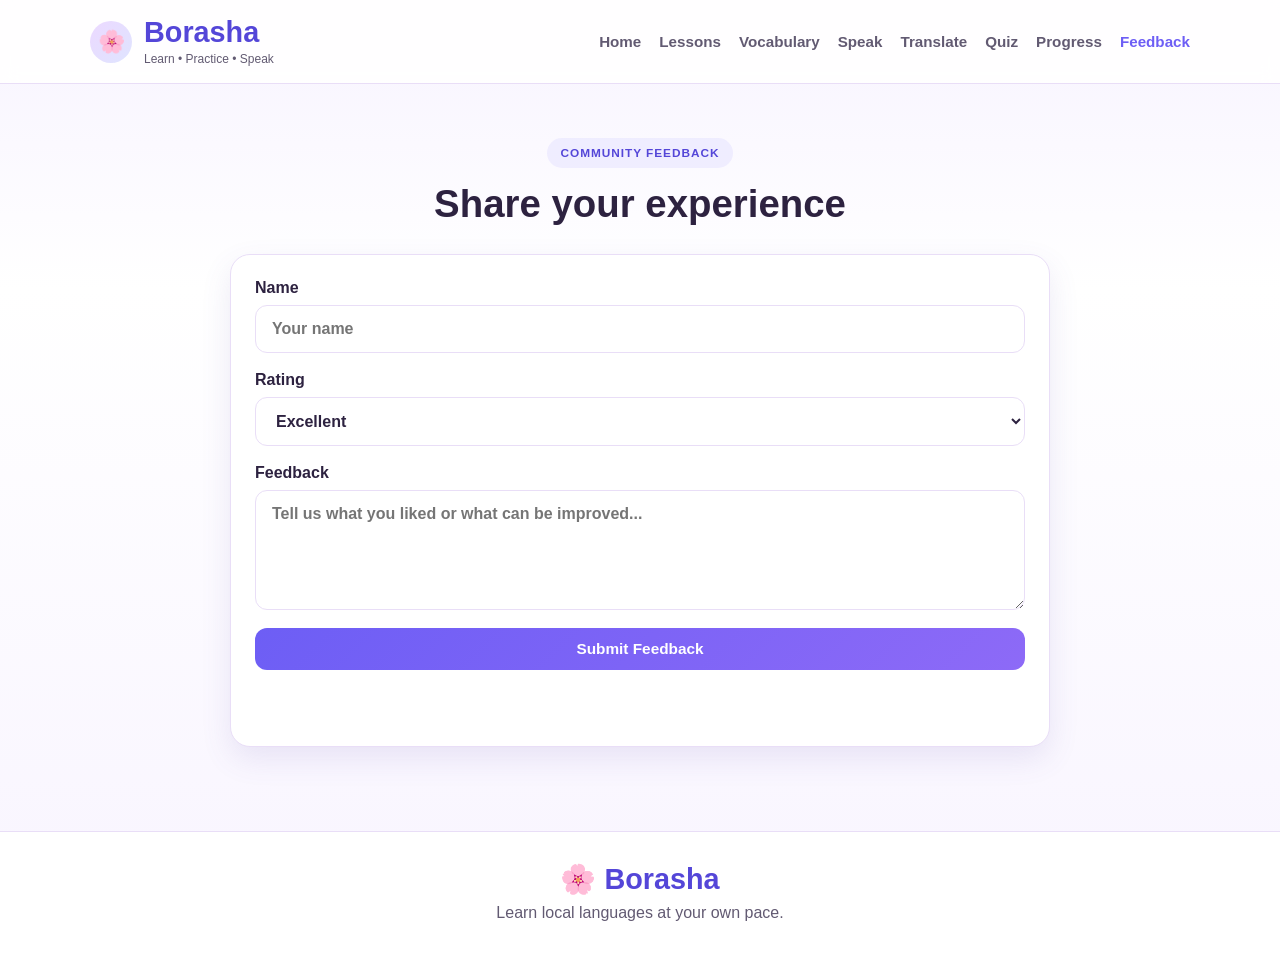
==== feedback.html @ 190dd062 "Redesign Borasha with purple/lavender theme, cleaner pages, and basic learning app features" ====
<!DOCTYPE html>
<html lang="en">
<head>
    <meta charset="UTF-8">
    <meta name="viewport" content="width=device-width, initial-scale=1.0">
    <title>Borasha | Feedback</title>
    <link rel="stylesheet" href="css/style.css">
</head>
<body>
    <header class="site-header">
        <div class="container header-inner">
            <div class="brand">
                <div class="brand-mark">🌸</div>
                <div>
                    <h1>Borasha</h1>
                    <small>Learn • Practice • Speak</small>
                </div>
            </div>

            <nav class="main-nav">
                <a href="index.html">Home</a>
                <a href="lessons.html">Lessons</a>
                <a href="vocabulary.html">Vocabulary</a>
                <a href="practice.html">Speak</a>
                <a href="translator.html">Translate</a>
                <a href="quiz.html">Quiz</a>
                <a href="progress.html">Progress</a>
                <a href="feedback.html" class="active">Feedback</a>
            </nav>
        </div>
    </header>

    <main class="container page-section">
        <div class="section-head center">
            <span class="eyebrow">Community Feedback</span>
            <h3>Share your experience</h3>
        </div>

        <div class="card-panel feedback-panel">
            <form id="feedbackForm">
                <label>
                    Name
                    <input type="text" id="nameInput" placeholder="Your name">
                </label>

                <label>
                    Rating
                    <select id="ratingInput">
                        <option value="5">Excellent</option>
                        <option value="4">Good</option>
                        <option value="3">Average</option>
                        <option value="2">Fair</option>
                        <option value="1">Poor</option>
                    </select>
                </label>

                <label>
                    Feedback
                    <textarea id="messageInput" rows="5" placeholder="Tell us what you liked or what can be improved..."></textarea>
                </label>

                <button type="submit" class="btn btn-primary">Submit Feedback</button>
            </form>

            <p id="feedbackMessage" class="feedback-success"></p>
        </div>
    </main>

    <footer class="site-footer">
        <div class="container footer-inner">
            <h3>🌸 Borasha</h3>
            <p>Learn local languages at your own pace.</p>
        </div>
    </footer>

    <script src="js/script.js"></script>
</body>
</html>
---- css/style.css ----
/* Global styles */
:root {
    --primary: #6d5ef5;
    --primary-dark: #5446d8;
    --lavender: #f3e8ff;
    --soft-purple: #efe9ff;
    --white: #ffffff;
    --bg: #f7f4ff;
    --text: #2d2240;
    --muted: #625a72;
    --line: #e9def7;
    --success: #2e9f6a;
    --danger: #d14e6b;
    --shadow: 0 12px 30px rgba(99, 86, 176, 0.12);
}

* {
    box-sizing: border-box;
}

html {
    scroll-behavior: smooth;
}

body {
    margin: 0;
    font-family: Arial, Helvetica, sans-serif;
    background: linear-gradient(180deg, #f7f3ff 0%, #ffffff 30%, #f8f4ff 100%);
    color: var(--text);
}

a {
    text-decoration: none;
}

img {
    max-width: 100%;
}

.container {
    width: min(1100px, 92%);
    margin: 0 auto;
}

.site-header {
    background: rgba(255, 255, 255, 0.9);
    border-bottom: 1px solid var(--line);
    position: sticky;
    top: 0;
    z-index: 99;
    backdrop-filter: blur(8px);
}

.header-inner {
    display: flex;
    align-items: center;
    justify-content: space-between;
    gap: 20px;
    padding: 16px 0;
}

.brand {
    display: flex;
    align-items: center;
    gap: 12px;
}

.brand-mark {
    width: 42px;
    height: 42px;
    border-radius: 50%;
    background: linear-gradient(135deg, #ecd9ff, #dfe4ff);
    display: flex;
    align-items: center;
    justify-content: center;
    font-size: 22px;
}

.brand h1 {
    margin: 0;
    font-size: 1.8rem;
    color: var(--primary-dark);
}

.brand small {
    color: var(--muted);
    font-size: 0.75rem;
}

.main-nav {
    display: flex;
    flex-wrap: wrap;
    gap: 18px;
    justify-content: center;
}

.main-nav a {
    color: var(--muted);
    font-size: 0.95rem;
    font-weight: 600;
    transition: color 0.2s ease;
}

.main-nav a:hover,
.main-nav a.active {
    color: var(--primary);
}

.hero {
    padding: 70px 0 40px;
}

.hero-layout {
    display: grid;
    grid-template-columns: 1.4fr 0.8fr;
    gap: 28px;
    align-items: center;
}

.eyebrow {
    display: inline-block;
    background: rgba(109, 94, 245, 0.08);
    color: var(--primary-dark);
    padding: 8px 14px;
    border-radius: 999px;
    font-size: 0.74rem;
    letter-spacing: 0.08em;
    font-weight: 700;
    text-transform: uppercase;
}

.hero-content h2 {
    font-size: clamp(2.3rem, 5vw, 4rem);
    line-height: 1.1;
    margin: 18px 0 14px;
    color: var(--text);
}

.hero-content h2 span {
    color: var(--primary);
}

.hero-content p {
    color: var(--muted);
    font-size: 1.08rem;
    line-height: 1.8;
    margin: 0 0 26px;
}

.button-row {
    display: flex;
    flex-wrap: wrap;
    gap: 12px;
}

.btn {
    display: inline-flex;
    align-items: center;
    justify-content: center;
    padding: 12px 22px;
    border-radius: 12px;
    border: none;
    cursor: pointer;
    font-weight: 700;
    font-size: 0.96rem;
    transition: transform 0.2s ease, box-shadow 0.2s ease;
}

.btn:hover {
    transform: translateY(-2px);
    box-shadow: 0 10px 18px rgba(109, 94, 245, 0.18);
}

.btn-primary {
    background: linear-gradient(135deg, var(--primary), #8d6af7);
    color: white;
}

.btn-secondary {
    background: var(--lavender);
    color: var(--primary-dark);
    border: 1px solid var(--line);
}

.hero-panel {
    background: linear-gradient(180deg, #ffffff, #f3ebff);
    border: 1px solid var(--line);
    border-radius: 24px;
    padding: 28px 24px;
    box-shadow: var(--shadow);
}

.panel-icon {
    font-size: 2.4rem;
    margin-bottom: 12px;
}

.hero-panel h3 {
    margin: 0 0 8px;
    color: var(--primary-dark);
}

.hero-panel p {
    color: var(--muted);
    line-height: 1.7;
    margin: 0 0 16px;
}

.hero-panel ul {
    list-style: none;
    padding: 0;
    margin: 0;
    display: grid;
    gap: 8px;
}

.hero-panel li {
    background: rgba(109, 94, 245, 0.06);
    border: 1px solid rgba(109, 94, 245, 0.08);
    color: var(--primary-dark);
    border-radius: 10px;
    padding: 10px 12px;
    font-weight: 700;
}

.section {
    padding: 34px 0 36px;
}

.alt-bg {
    background: linear-gradient(180deg, rgba(243, 232, 255, 0.7), rgba(255,255,255,0.6));
}

.section-head {
    margin-bottom: 28px;
}

.section-head.center {
    text-align: center;
}

.section-head h3 {
    margin: 14px 0 0;
    font-size: clamp(1.8rem, 3vw, 2.7rem);
    color: var(--text);
}

.language-grid,
.feature-grid,
.steps-grid,
.lesson-grid,
.vocab-grid {
    display: grid;
    gap: 22px;
}

.language-grid {
    grid-template-columns: repeat(3, minmax(0, 1fr));
}

.lang-card {
    background: var(--white);
    border: 1px solid var(--line);
    border-radius: 18px;
    padding: 30px 20px;
    text-align: center;
    box-shadow: var(--shadow);
    cursor: pointer;
    transition: transform 0.2s ease, box-shadow 0.2s ease;
}

.lang-card:hover {
    transform: translateY(-5px);
    box-shadow: 0 18px 28px rgba(109, 94, 245, 0.14);
}

.lang-flag {
    font-size: 2.3rem;
    margin-bottom: 12px;
}

.lang-card h4 {
    margin: 0 0 8px;
    color: var(--primary-dark);
    font-size: 1.8rem;
}

.lang-card p {
    margin: 0;
    color: var(--muted);
}

.feature-grid {
    grid-template-columns: repeat(3, minmax(0, 1fr));
}

.feature-card {
    background: var(--white);
    border: 1px solid var(--line);
    border-radius: 20px;
    padding: 28px 20px;
    box-shadow: var(--shadow);
    transition: transform 0.2s ease;
}

.feature-card:hover {
    transform: translateY(-5px);
}

.feature-icon {
    font-size: 2.5rem;
    margin-bottom: 12px;
}

.feature-card h4 {
    margin: 0 0 12px;
    color: var(--text);
    font-size: 1.2rem;
}

.feature-card p {
    margin: 0;
    color: var(--muted);
    line-height: 1.6;
}

.steps-grid {
    grid-template-columns: repeat(4, minmax(0, 1fr));
}

.step-card {
    background: rgba(255,255,255,0.7);
    border: 1px solid var(--line);
    border-radius: 18px;
    padding: 24px 18px;
    text-align: center;
}

.step-card span {
    display: inline-flex;
    align-items: center;
    justify-content: center;
    width: 44px;
    height: 44px;
    border-radius: 50%;
    background: linear-gradient(135deg, var(--primary), #a392ff);
    color: white;
    font-weight: 700;
    margin-bottom: 12px;
}

.step-card h4 {
    margin: 0 0 8px;
    color: var(--text);
}

.step-card p {
    font-size: 0.95rem;
    color: var(--muted);
    margin: 0;
    line-height: 1.6;
}

.page-section {
    padding: 54px 0;
}

.lesson-grid {
    grid-template-columns: repeat(3, minmax(0, 1fr));
}

.lesson-card {
    background: var(--white);
    border: 1px solid var(--line);
    border-left: 5px solid var(--primary);
    border-radius: 18px;
    box-shadow: var(--shadow);
    padding: 22px 20px;
    display: flex;
    flex-direction: column;
    gap: 12px;
}

.lesson-card.completed {
    background: linear-gradient(180deg, #f3e8ff, #fff);
    border-left-color: #8b5cf6;
}

.lesson-number {
    color: var(--primary);
    font-size: 0.75rem;
    font-weight: 700;
    letter-spacing: 0.05em;
    text-transform: uppercase;
}

.lesson-card h4 {
    margin: 0;
    font-size: 1.4rem;
    color: var(--text);
}

.lesson-card p {
    margin: 0;
    color: var(--muted);
    line-height: 1.6;
}

.status {
    min-height: 26px;
}

.done-tag {
    display: inline-block;
    background: #eafaf0;
    color: var(--success);
    padding: 6px 10px;
    border-radius: 999px;
    font-weight: 700;
    font-size: 0.8rem;
}

.lesson-page-card,
.card-panel {
    background: var(--white);
    border: 1px solid var(--line);
    border-radius: 20px;
    box-shadow: var(--shadow);
    padding: 24px;
}

.lesson-box {
    border: 1px solid var(--line);
    border-radius: 14px;
    padding: 20px;
    background: #fffcff;
    margin-bottom: 20px;
}

.lesson-box h4 {
    margin-top: 0;
    color: var(--primary-dark);
    font-size: 1.3rem;
}

.word-list,
.sentence-list {
    display: grid;
    gap: 14px;
}

.word-item,
.sentence-item {
    background: #f9f5ff;
    border: 1px solid var(--line);
    border-radius: 12px;
    padding: 16px;
}

.word-item .marathi {
    color: var(--primary-dark);
    font-size: 1.8rem;
    font-weight: 700;
    margin-bottom: 8px;
}

.word-item .meta,
.sentence-item p {
    color: var(--muted);
    line-height: 1.6;
    margin: 0;
}

.question-text {
    font-weight: 700;
    color: var(--text);
    margin-bottom: 18px;
}

.answer-buttons {
    display: grid;
    grid-template-columns: repeat(2, minmax(0, 1fr));
    gap: 12px;
}

.answer-btn {
    background: #fff;
    border: 1px solid var(--line);
    border-radius: 10px;
    padding: 12px 14px;
    cursor: pointer;
    color: var(--text);
    font-weight: 600;
}

.answer-btn:hover {
    background: #f3ebff;
}

.practice-result,
.quiz-result,
.feedback-success {
    min-height: 24px;
    font-weight: 700;
    margin-top: 12px;
}

.practice-result.success,
.quiz-result.success,
.feedback-success.success {
    color: var(--success);
}

.practice-result.error,
.quiz-result.error,
.feedback-success.error {
    color: var(--danger);
}

.complete-panel {
    background: linear-gradient(135deg, var(--primary), #8b74ff);
    border-radius: 18px;
    padding: 24px;
    color: white;
    text-align: center;
    margin-top: 20px;
}

.complete-panel h4 {
    margin: 0 0 8px;
    font-size: 1.6rem;
}

.complete-panel p {
    margin: 0 0 16px;
}

.completion-message {
    margin-top: 12px;
    color: white;
    font-weight: 700;
}

.back-link-wrap {
    text-align: center;
    margin-top: 18px;
}

.vocab-grid {
    grid-template-columns: repeat(3, minmax(0, 1fr));
}

.vocab-card {
    background: var(--white);
    border: 1px solid var(--line);
    border-radius: 18px;
    padding: 22px 18px;
    box-shadow: var(--shadow);
}

.word {
    font-size: 2rem;
    color: var(--primary-dark);
    font-weight: 700;
    margin-bottom: 10px;
}

.word-meta {
    color: var(--muted);
    line-height: 1.7;
}

.practice-box,
.translator-box,
.quiz-box,
.progress-panel,
.feedback-panel {
    max-width: 820px;
    margin: 0 auto;
}

.progress-wrap {
    margin-bottom: 18px;
}

.progress-label {
    color: var(--primary-dark);
    font-weight: 700;
    margin-bottom: 8px;
}

.progress-bar {
    width: 100%;
    height: 12px;
    background: #efe9ff;
    border-radius: 999px;
    overflow: hidden;
}

.progress-fill {
    width: 10%;
    height: 100%;
    background: linear-gradient(135deg, var(--primary), #9a88ff);
    border-radius: 999px;
}

.progress-bar.large {
    height: 16px;
    margin-top: 18px;
}

.practice-word-box {
    text-align: center;
    margin: 28px 0;
}

.target-word {
    font-size: clamp(2.2rem, 4vw, 3.2rem);
    color: var(--primary-dark);
    font-weight: 700;
    margin-bottom: 8px;
}

.pronunciation {
    color: var(--muted);
    font-size: 1.1rem;
    margin-bottom: 12px;
}

.meaning-badge {
    display: inline-block;
    background: var(--lavender);
    color: var(--primary-dark);
    padding: 10px 18px;
    border-radius: 999px;
    font-weight: 700;
}

.speech-output {
    margin: 20px 0;
    min-height: 50px;
    color: var(--text);
    text-align: center;
}

.feedback-message {
    font-weight: 700;
    margin-top: 8px;
}

.feedback-message.success {
    color: var(--success);
}

.feedback-message.error {
    color: var(--danger);
}

.translator-controls {
    display: grid;
    gap: 16px;
}

textarea,
input,
select {
    width: 100%;
    padding: 14px 16px;
    border-radius: 12px;
    border: 1px solid var(--line);
    background: #fff;
    font: inherit;
    color: var(--text);
}

textarea:focus,
input:focus,
select:focus {
    outline: 2px solid rgba(109, 94, 245, 0.18);
}

.translation-output {
    margin-top: 20px;
    background: #f9f5ff;
    border: 1px solid var(--line);
    border-radius: 12px;
    padding: 18px;
}

.translation-output h4 {
    margin: 0 0 12px;
    color: var(--primary-dark);
}

.translation-output p {
    margin: 0;
    line-height: 1.7;
    color: var(--muted);
}

.quiz-question {
    font-size: 1.3rem;
    font-weight: 700;
    margin-bottom: 18px;
    color: var(--text);
}

.quiz-options {
    display: grid;
    gap: 12px;
}

.quiz-option {
    display: block;
    width: 100%;
    text-align: left;
    background: #fff;
    border: 1px solid var(--line);
    border-radius: 12px;
    padding: 14px 16px;
    cursor: pointer;
    font-size: 1rem;
    color: var(--text);
}

.quiz-option:hover {
    background: #f3ebff;
}

.progress-panel {
    display: grid;
    gap: 14px;
}

.progress-row {
    display: flex;
    justify-content: space-between;
    align-items: center;
    gap: 12px;
    padding: 14px 16px;
    border-radius: 12px;
    background: #faf6ff;
    border: 1px solid var(--line);
}

.progress-row span {
    color: var(--muted);
}

.progress-row strong {
    color: var(--primary-dark);
}

.feedback-panel form {
    display: grid;
    gap: 18px;
}

.feedback-panel label {
    display: grid;
    gap: 8px;
    font-weight: 700;
    color: var(--text);
}

.site-footer {
    background: var(--white);
    border-top: 1px solid var(--line);
    padding: 30px 0 40px;
    margin-top: 30px;
}

.footer-inner {
    text-align: center;
}

.footer-inner h3 {
    margin: 0 0 8px;
    color: var(--primary-dark);
    font-size: 1.8rem;
}

.footer-inner p {
    margin: 0;
    color: var(--muted);
}

@media (max-width: 900px) {
    .hero-layout,
    .language-grid,
    .feature-grid,
    .steps-grid,
    .lesson-grid,
    .vocab-grid {
        grid-template-columns: 1fr 1fr;
    }

    .hero-layout {
        grid-template-columns: 1fr;
    }
}

@media (max-width: 700px) {
    .header-inner {
        flex-direction: column;
        padding: 18px 0;
    }

    .main-nav {
        gap: 10px 14px;
    }

    .language-grid,
    .feature-grid,
    .steps-grid,
    .lesson-grid,
    .vocab-grid,
    .answer-buttons {
        grid-template-columns: 1fr;
    }

    .brand h1 {
        font-size: 1.5rem;
    }

    .hero {
        padding-top: 40px;
    }
}
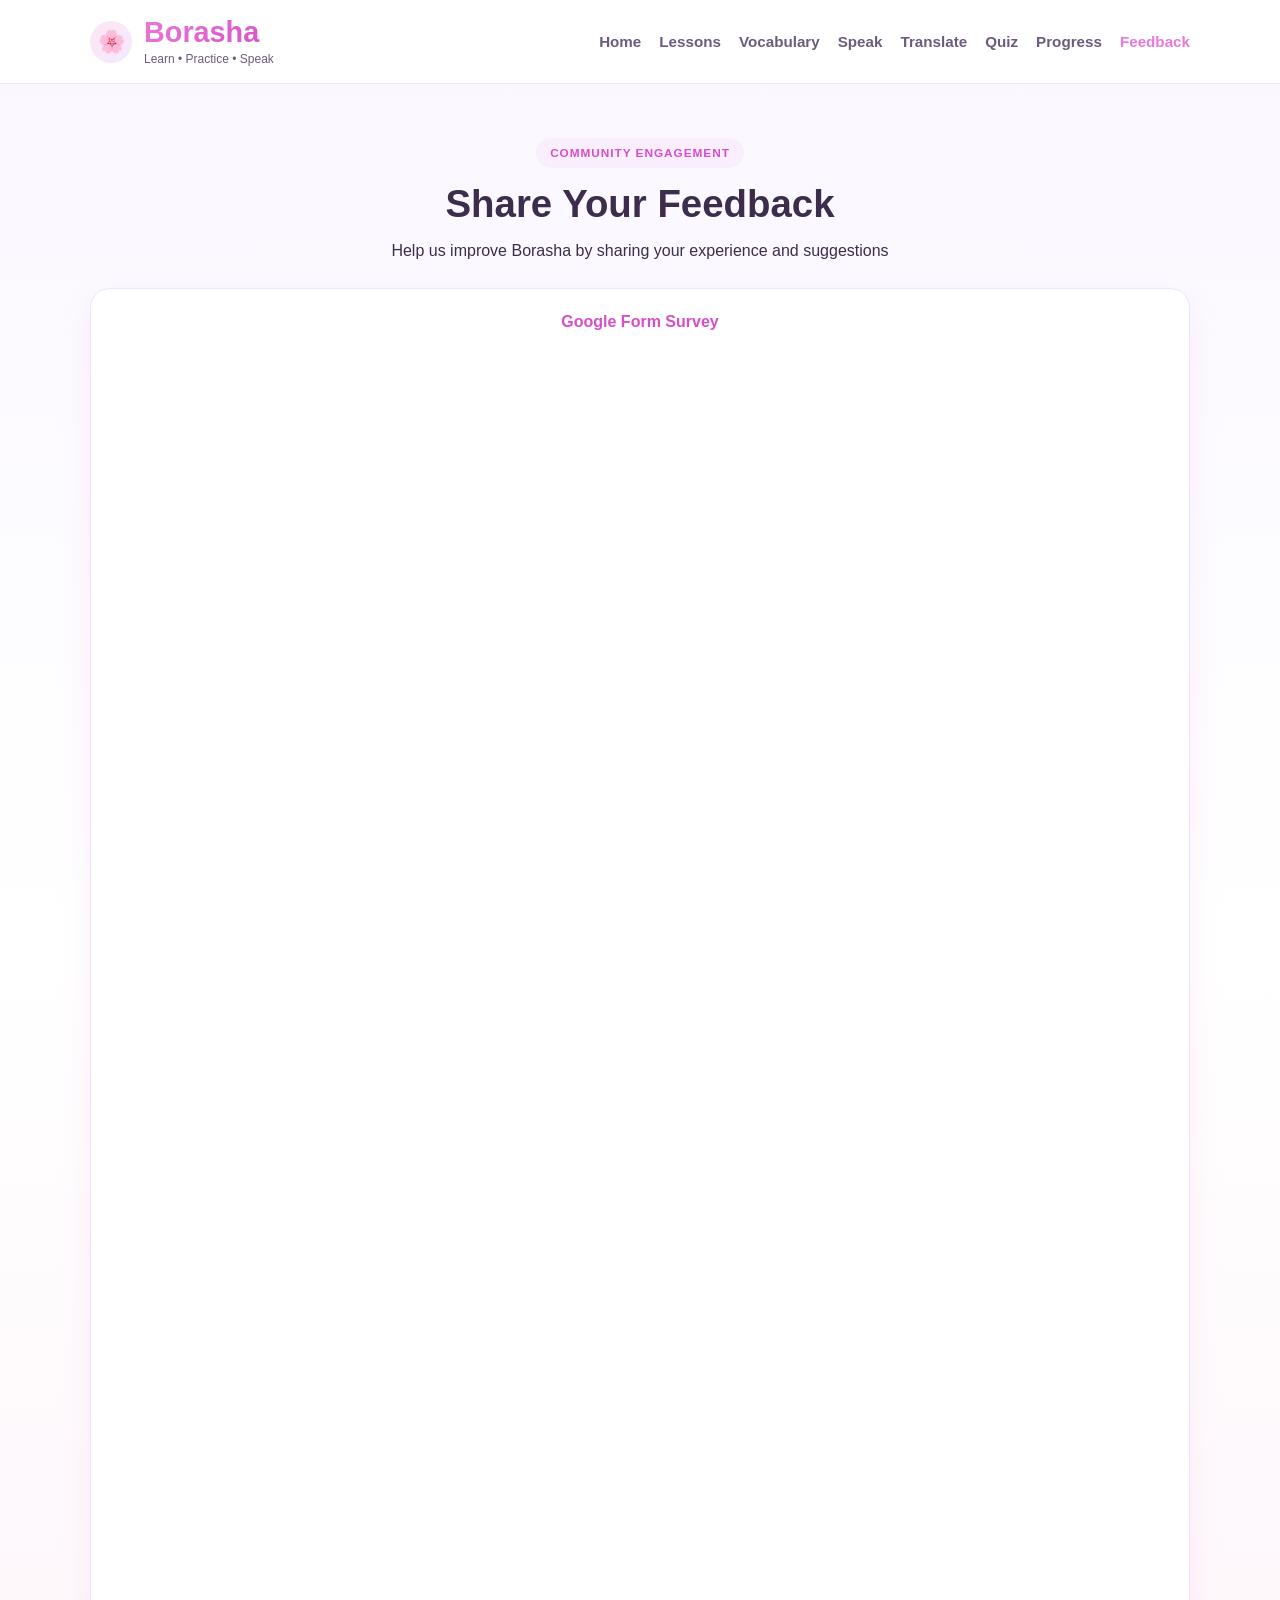
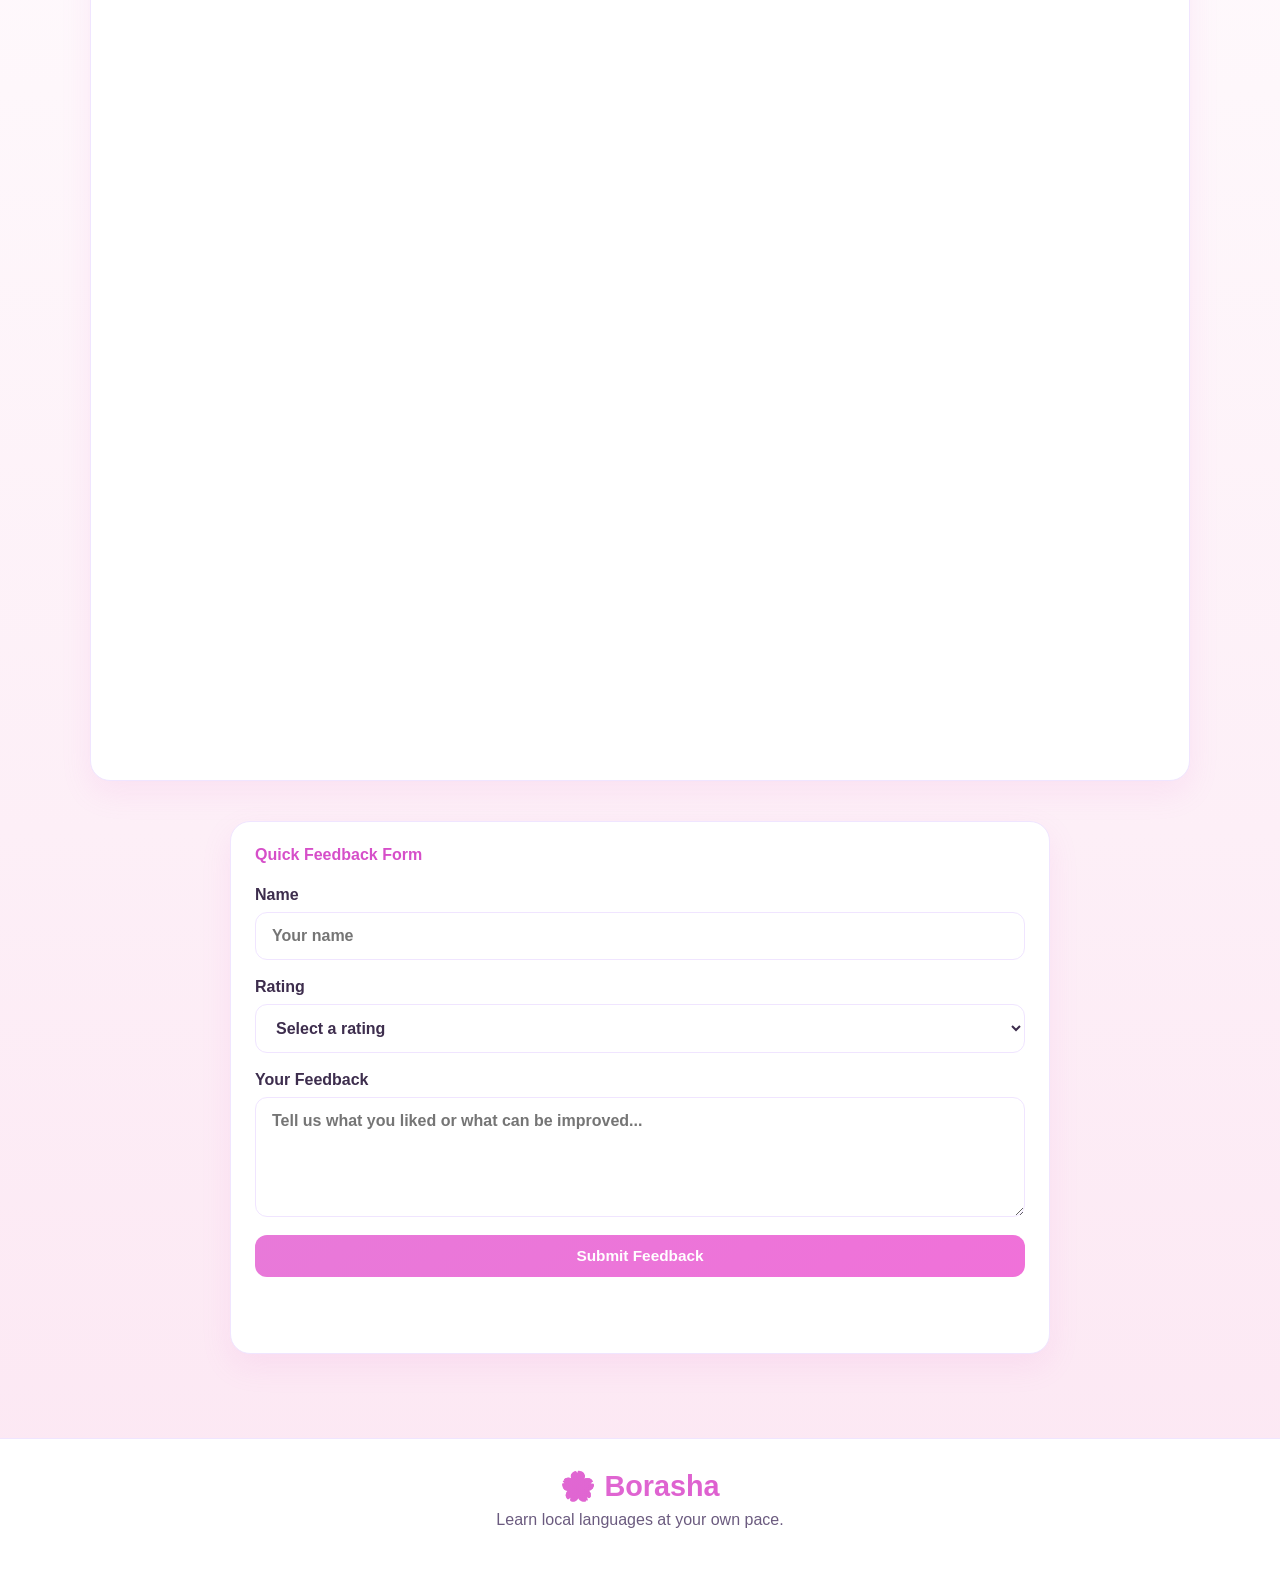
==== commit 26f69f1b: "Update theme to pink/lavender/white and add Google Form survey" ====
--- a/feedback.html
+++ b/feedback.html
@@ -32,31 +32,39 @@
 
     <main class="container page-section">
         <div class="section-head center">
-            <span class="eyebrow">Community Feedback</span>
-            <h3>Share your experience</h3>
+            <span class="eyebrow">Community Engagement</span>
+            <h3>Share Your Feedback</h3>
+            <p>Help us improve Borasha by sharing your experience and suggestions</p>
         </div>
 
-        <div class="card-panel feedback-panel">
+        <div class="survey-container">
+            <h4 style="text-align: center; color: var(--primary-dark); margin-top: 0;">Google Form Survey</h4>
+            <iframe src="https://docs.google.com/forms/d/e/1FAIpQLSfYl-WagyLDKKoXPWhpg3Iz_uiZv2CvNPw_cWNtZUI1n4ZyVw/viewform?embedded=true" frameborder="0" marginheight="0" marginwidth="0">Loading form...</iframe>
+        </div>
+
+        <div class="card-panel feedback-panel" style="margin-top: 40px;">
+            <h4 style="color: var(--primary-dark); margin-top: 0;">Quick Feedback Form</h4>
             <form id="feedbackForm">
                 <label>
                     Name
-                    <input type="text" id="nameInput" placeholder="Your name">
+                    <input type="text" id="nameInput" placeholder="Your name" required>
                 </label>
 
                 <label>
                     Rating
-                    <select id="ratingInput">
-                        <option value="5">Excellent</option>
-                        <option value="4">Good</option>
-                        <option value="3">Average</option>
-                        <option value="2">Fair</option>
-                        <option value="1">Poor</option>
+                    <select id="ratingInput" required>
+                        <option value="">Select a rating</option>
+                        <option value="5">⭐⭐⭐⭐⭐ Excellent</option>
+                        <option value="4">⭐⭐⭐⭐ Good</option>
+                        <option value="3">⭐⭐⭐ Average</option>
+                        <option value="2">⭐⭐ Fair</option>
+                        <option value="1">⭐ Poor</option>
                     </select>
                 </label>
 
                 <label>
-                    Feedback
-                    <textarea id="messageInput" rows="5" placeholder="Tell us what you liked or what can be improved..."></textarea>
+                    Your Feedback
+                    <textarea id="messageInput" rows="5" placeholder="Tell us what you liked or what can be improved..." required></textarea>
                 </label>
 
                 <button type="submit" class="btn btn-primary">Submit Feedback</button>
@@ -75,4 +83,4 @@
 
     <script src="js/script.js"></script>
 </body>
-</html>
+</html>
--- a/css/style.css
+++ b/css/style.css
@@ -1,17 +1,18 @@
 /* Global styles */
 :root {
-    --primary: #6d5ef5;
-    --primary-dark: #5446d8;
+    --primary: #e879d9;
+    --primary-dark: #d64fc9;
     --lavender: #f3e8ff;
-    --soft-purple: #efe9ff;
+    --pink-light: #fce7f3;
+    --soft-purple: #f5f0ff;
     --white: #ffffff;
-    --bg: #f7f4ff;
-    --text: #2d2240;
-    --muted: #625a72;
-    --line: #e9def7;
+    --bg: #faf7ff;
+    --text: #3d2d4d;
+    --muted: #6b5b7f;
+    --line: #f0e5ff;
     --success: #2e9f6a;
     --danger: #d14e6b;
-    --shadow: 0 12px 30px rgba(99, 86, 176, 0.12);
+    --shadow: 0 12px 30px rgba(232, 121, 217, 0.12);
 }
 
 * {
@@ -25,7 +26,7 @@
 body {
     margin: 0;
     font-family: Arial, Helvetica, sans-serif;
-    background: linear-gradient(180deg, #f7f3ff 0%, #ffffff 30%, #f8f4ff 100%);
+    background: linear-gradient(180deg, #faf7ff 0%, #ffffff 30%, #fce7f3 100%);
     color: var(--text);
 }
 
@@ -43,7 +44,7 @@
 }
 
 .site-header {
-    background: rgba(255, 255, 255, 0.9);
+    background: rgba(255, 255, 255, 0.92);
     border-bottom: 1px solid var(--line);
     position: sticky;
     top: 0;
@@ -69,7 +70,7 @@
     width: 42px;
     height: 42px;
     border-radius: 50%;
-    background: linear-gradient(135deg, #ecd9ff, #dfe4ff);
+    background: linear-gradient(135deg, #fce7f3, #f3e8ff);
     display: flex;
     align-items: center;
     justify-content: center;
@@ -79,7 +80,10 @@
 .brand h1 {
     margin: 0;
     font-size: 1.8rem;
-    color: var(--primary-dark);
+    background: linear-gradient(135deg, #e879d9, #d64fc9);
+    -webkit-background-clip: text;
+    -webkit-text-fill-color: transparent;
+    background-clip: text;
 }
 
 .brand small {
@@ -119,7 +123,7 @@
 
 .eyebrow {
     display: inline-block;
-    background: rgba(109, 94, 245, 0.08);
+    background: rgba(232, 121, 217, 0.08);
     color: var(--primary-dark);
     padding: 8px 14px;
     border-radius: 999px;
@@ -137,7 +141,10 @@
 }
 
 .hero-content h2 span {
-    color: var(--primary);
+    background: linear-gradient(135deg, #e879d9, #f071d9);
+    -webkit-background-clip: text;
+    -webkit-text-fill-color: transparent;
+    background-clip: text;
 }
 
 .hero-content p {
@@ -168,22 +175,22 @@
 
 .btn:hover {
     transform: translateY(-2px);
-    box-shadow: 0 10px 18px rgba(109, 94, 245, 0.18);
+    box-shadow: 0 10px 18px rgba(232, 121, 217, 0.2);
 }
 
 .btn-primary {
-    background: linear-gradient(135deg, var(--primary), #8d6af7);
+    background: linear-gradient(135deg, #e879d9, #f071d9);
     color: white;
 }
 
 .btn-secondary {
-    background: var(--lavender);
-    color: var(--primary-dark);
-    border: 1px solid var(--line);
+    background: var(--pink-light);
+    color: var(--primary-dark);
+    border: 1px solid #fcc7e3;
 }
 
 .hero-panel {
-    background: linear-gradient(180deg, #ffffff, #f3ebff);
+    background: linear-gradient(180deg, #ffffff, #fce7f3);
     border: 1px solid var(--line);
     border-radius: 24px;
     padding: 28px 24px;
@@ -215,8 +222,8 @@
 }
 
 .hero-panel li {
-    background: rgba(109, 94, 245, 0.06);
-    border: 1px solid rgba(109, 94, 245, 0.08);
+    background: rgba(232, 121, 217, 0.06);
+    border: 1px solid rgba(232, 121, 217, 0.1);
     color: var(--primary-dark);
     border-radius: 10px;
     padding: 10px 12px;
@@ -228,7 +235,7 @@
 }
 
 .alt-bg {
-    background: linear-gradient(180deg, rgba(243, 232, 255, 0.7), rgba(255,255,255,0.6));
+    background: linear-gradient(180deg, #fce7f3 0%, rgba(255,255,255,0.8) 100%);
 }
 
 .section-head {
@@ -260,18 +267,19 @@
 
 .lang-card {
     background: var(--white);
-    border: 1px solid var(--line);
+    border: 2px solid var(--line);
     border-radius: 18px;
     padding: 30px 20px;
     text-align: center;
     box-shadow: var(--shadow);
     cursor: pointer;
-    transition: transform 0.2s ease, box-shadow 0.2s ease;
+    transition: transform 0.2s ease, box-shadow 0.2s ease, border-color 0.2s ease;
 }
 
 .lang-card:hover {
     transform: translateY(-5px);
-    box-shadow: 0 18px 28px rgba(109, 94, 245, 0.14);
+    box-shadow: 0 18px 28px rgba(232, 121, 217, 0.15);
+    border-color: var(--primary);
 }
 
 .lang-flag {
@@ -343,7 +351,7 @@
     width: 44px;
     height: 44px;
     border-radius: 50%;
-    background: linear-gradient(135deg, var(--primary), #a392ff);
+    background: linear-gradient(135deg, #e879d9, #f071d9);
     color: white;
     font-weight: 700;
     margin-bottom: 12px;
@@ -382,8 +390,8 @@
 }
 
 .lesson-card.completed {
-    background: linear-gradient(180deg, #f3e8ff, #fff);
-    border-left-color: #8b5cf6;
+    background: linear-gradient(180deg, #fce7f3, #fff);
+    border-left-color: #f071d9;
 }
 
 .lesson-number {
@@ -451,7 +459,7 @@
 
 .word-item,
 .sentence-item {
-    background: #f9f5ff;
+    background: #faf7ff;
     border: 1px solid var(--line);
     border-radius: 12px;
     padding: 16px;
@@ -494,7 +502,7 @@
 }
 
 .answer-btn:hover {
-    background: #f3ebff;
+    background: #fce7f3;
 }
 
 .practice-result,
@@ -518,7 +526,7 @@
 }
 
 .complete-panel {
-    background: linear-gradient(135deg, var(--primary), #8b74ff);
+    background: linear-gradient(135deg, #e879d9, #f071d9);
     border-radius: 18px;
     padding: 24px;
     color: white;
@@ -592,7 +600,7 @@
 .progress-bar {
     width: 100%;
     height: 12px;
-    background: #efe9ff;
+    background: #f0e5ff;
     border-radius: 999px;
     overflow: hidden;
 }
@@ -600,7 +608,7 @@
 .progress-fill {
     width: 10%;
     height: 100%;
-    background: linear-gradient(135deg, var(--primary), #9a88ff);
+    background: linear-gradient(135deg, #e879d9, #f071d9);
     border-radius: 999px;
 }
 
@@ -629,7 +637,7 @@
 
 .meaning-badge {
     display: inline-block;
-    background: var(--lavender);
+    background: var(--pink-light);
     color: var(--primary-dark);
     padding: 10px 18px;
     border-radius: 999px;
@@ -676,12 +684,12 @@
 textarea:focus,
 input:focus,
 select:focus {
-    outline: 2px solid rgba(109, 94, 245, 0.18);
+    outline: 2px solid rgba(232, 121, 217, 0.18);
 }
 
 .translation-output {
     margin-top: 20px;
-    background: #f9f5ff;
+    background: #faf7ff;
     border: 1px solid var(--line);
     border-radius: 12px;
     padding: 18px;
@@ -724,7 +732,7 @@
 }
 
 .quiz-option:hover {
-    background: #f3ebff;
+    background: #fce7f3;
 }
 
 .progress-panel {
@@ -739,7 +747,7 @@
     gap: 12px;
     padding: 14px 16px;
     border-radius: 12px;
-    background: #faf6ff;
+    background: #faf7ff;
     border: 1px solid var(--line);
 }
 
@@ -761,6 +769,21 @@
     gap: 8px;
     font-weight: 700;
     color: var(--text);
+}
+
+.survey-container {
+    background: var(--white);
+    border: 1px solid var(--line);
+    border-radius: 20px;
+    padding: 24px;
+    box-shadow: var(--shadow);
+    margin: 28px 0;
+}
+
+.survey-container iframe {
+    width: 100%;
+    min-height: 2000px;
+    border: none;
 }
 
 .site-footer {
@@ -776,7 +799,10 @@
 
 .footer-inner h3 {
     margin: 0 0 8px;
-    color: var(--primary-dark);
+    background: linear-gradient(135deg, #e879d9, #d64fc9);
+    -webkit-background-clip: text;
+    -webkit-text-fill-color: transparent;
+    background-clip: text;
     font-size: 1.8rem;
 }
 
@@ -826,4 +852,4 @@
     .hero {
         padding-top: 40px;
     }
-}
+}
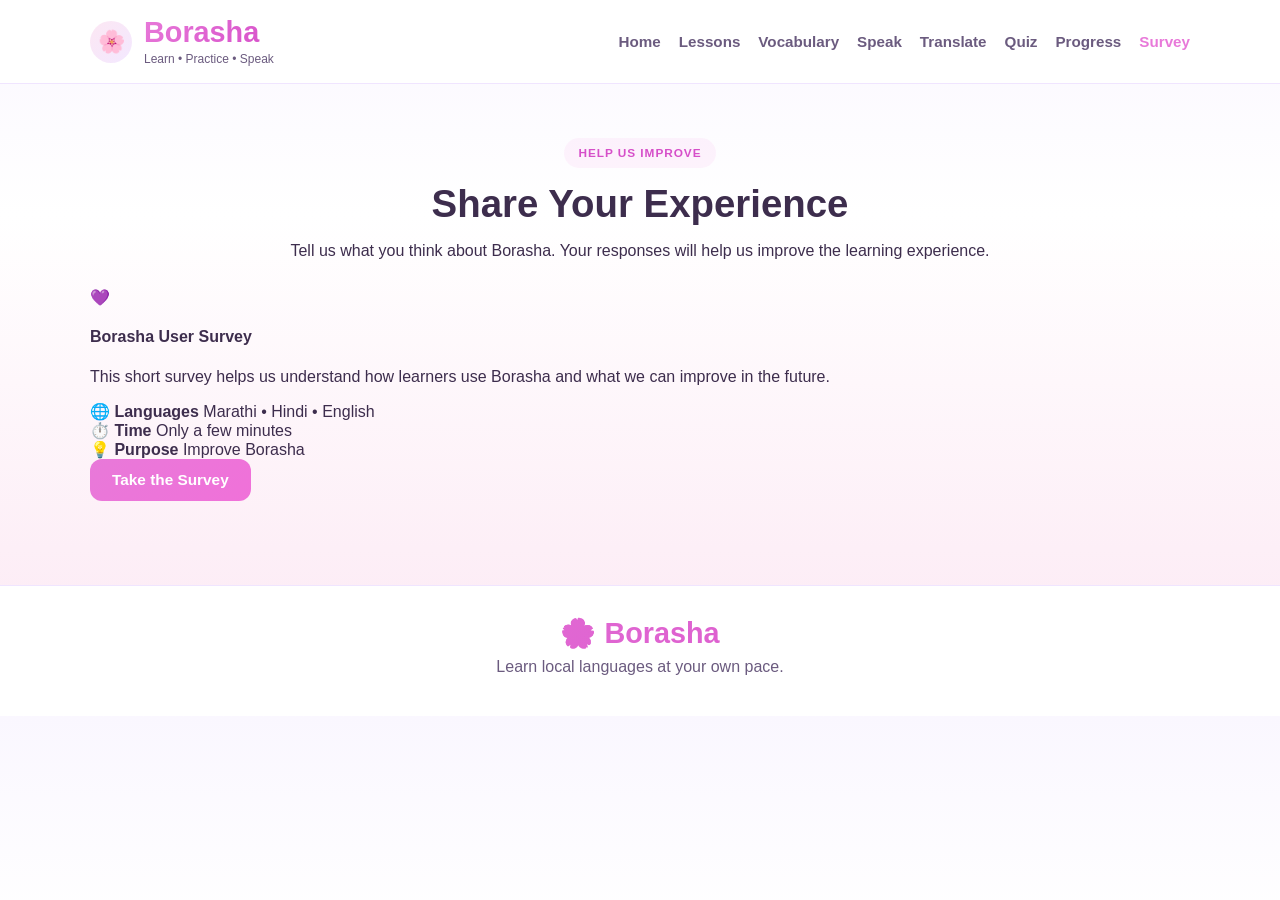
==== commit 2a3038b5: "Update feedback.html for modern Borasha UI" ====
--- a/feedback.html
+++ b/feedback.html
@@ -3,7 +3,7 @@
 <head>
     <meta charset="UTF-8">
     <meta name="viewport" content="width=device-width, initial-scale=1.0">
-    <title>Borasha | Feedback</title>
+    <title>Borasha | Survey</title>
     <link rel="stylesheet" href="css/style.css">
 </head>
 <body>
@@ -25,52 +25,55 @@
                 <a href="translator.html">Translate</a>
                 <a href="quiz.html">Quiz</a>
                 <a href="progress.html">Progress</a>
-                <a href="feedback.html" class="active">Feedback</a>
+                <a href="feedback.html" class="active">Survey</a>
             </nav>
         </div>
     </header>
 
     <main class="container page-section">
         <div class="section-head center">
-            <span class="eyebrow">Community Engagement</span>
-            <h3>Share Your Feedback</h3>
-            <p>Help us improve Borasha by sharing your experience and suggestions</p>
+            <span class="eyebrow">Help Us Improve</span>
+            <h3>Share Your Experience</h3>
+            <p>
+                Tell us what you think about Borasha.
+                Your responses will help us improve the learning experience.
+            </p>
         </div>
 
-        <div class="survey-container">
-            <h4 style="text-align: center; color: var(--primary-dark); margin-top: 0;">Google Form Survey</h4>
-            <iframe src="https://docs.google.com/forms/d/e/1FAIpQLSfYl-WagyLDKKoXPWhpg3Iz_uiZv2CvNPw_cWNtZUI1n4ZyVw/viewform?embedded=true" frameborder="0" marginheight="0" marginwidth="0">Loading form...</iframe>
-        </div>
+        <div class="survey-card">
+            <div class="survey-icon">💜</div>
 
-        <div class="card-panel feedback-panel" style="margin-top: 40px;">
-            <h4 style="color: var(--primary-dark); margin-top: 0;">Quick Feedback Form</h4>
-            <form id="feedbackForm">
-                <label>
-                    Name
-                    <input type="text" id="nameInput" placeholder="Your name" required>
-                </label>
+            <h4>Borasha User Survey</h4>
 
-                <label>
-                    Rating
-                    <select id="ratingInput" required>
-                        <option value="">Select a rating</option>
-                        <option value="5">⭐⭐⭐⭐⭐ Excellent</option>
-                        <option value="4">⭐⭐⭐⭐ Good</option>
-                        <option value="3">⭐⭐⭐ Average</option>
-                        <option value="2">⭐⭐ Fair</option>
-                        <option value="1">⭐ Poor</option>
-                    </select>
-                </label>
+            <p>
+                This short survey helps us understand how learners use
+                Borasha and what we can improve in the future.
+            </p>
 
-                <label>
-                    Your Feedback
-                    <textarea id="messageInput" rows="5" placeholder="Tell us what you liked or what can be improved..." required></textarea>
-                </label>
+            <div class="survey-info">
+                <div>
+                    <strong>🌐 Languages</strong>
+                    <span>Marathi • Hindi • English</span>
+                </div>
 
-                <button type="submit" class="btn btn-primary">Submit Feedback</button>
-            </form>
+                <div>
+                    <strong>⏱️ Time</strong>
+                    <span>Only a few minutes</span>
+                </div>
 
-            <p id="feedbackMessage" class="feedback-success"></p>
+                <div>
+                    <strong>💡 Purpose</strong>
+                    <span>Improve Borasha</span>
+                </div>
+            </div>
+
+            <a
+                href="https://docs.google.com/forms/d/e/1FAIpQLSfYl-WagyLDKKoXPWhpg3Iz_uiZv2CvNPw_cWNtZUI1n4ZyVw/viewform"
+                target="_blank"
+                class="btn btn-primary survey-button"
+            >
+                Take the Survey
+            </a>
         </div>
     </main>
 
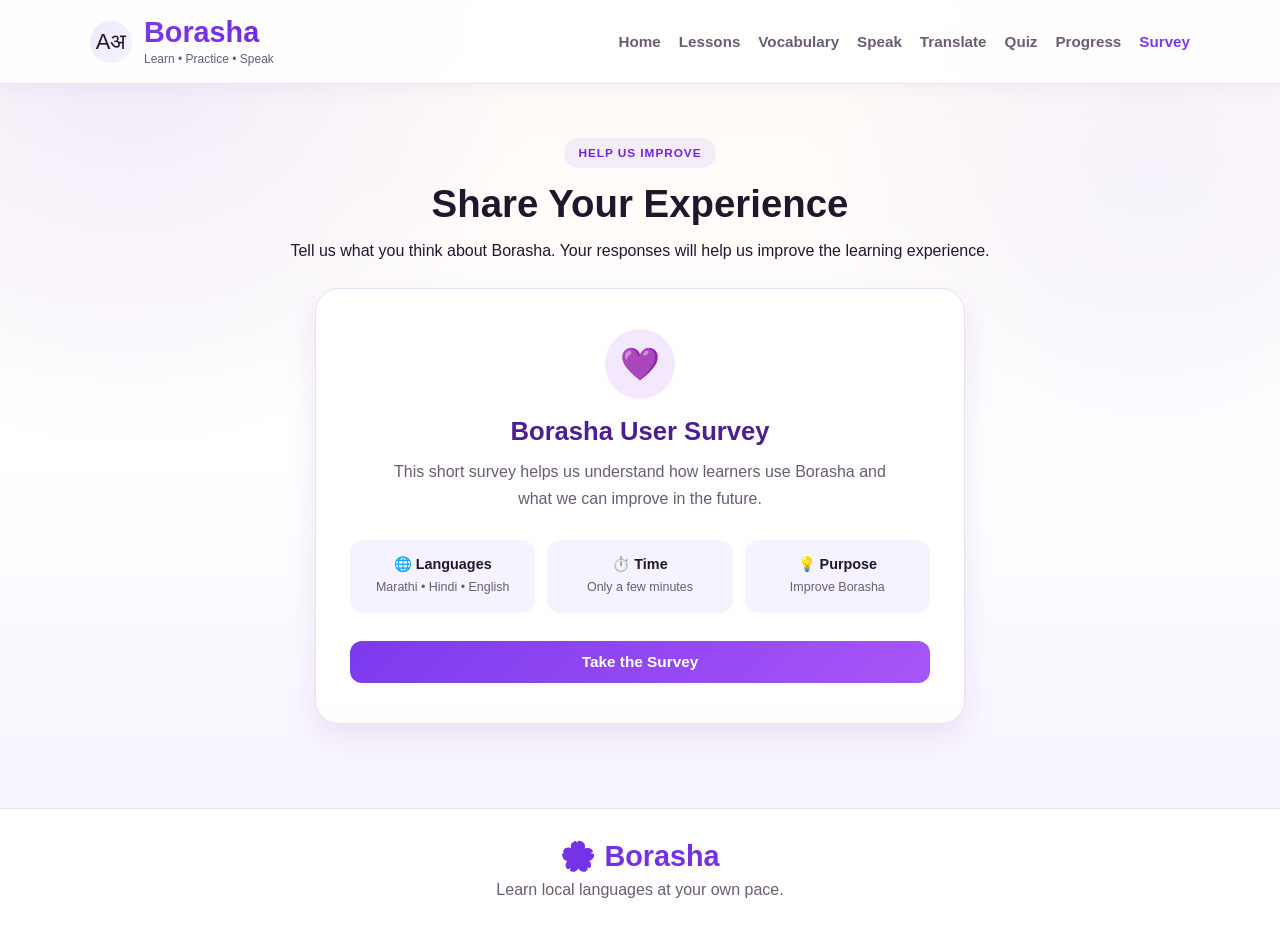
==== commit 22426320: "Update Borasha language logo" ====
--- a/feedback.html
+++ b/feedback.html
@@ -10,7 +10,7 @@
     <header class="site-header">
         <div class="container header-inner">
             <div class="brand">
-                <div class="brand-mark">🌸</div>
+                <div class="brand-mark" aria-label="Borasha language logo"><span class="brand-letter">A</span><span class="brand-letter local">अ</span></div>
                 <div>
                     <h1>Borasha</h1>
                     <small>Learn • Practice • Speak</small>
--- a/css/style.css
+++ b/css/style.css
@@ -1,18 +1,18 @@
 /* Global styles */
 :root {
-    --primary: #e879d9;
-    --primary-dark: #d64fc9;
+    --primary: #8b5cf6;
+    --primary-dark: #6d28d9;
     --lavender: #f3e8ff;
-    --pink-light: #fce7f3;
+    --pink-light: #f3e8ff;
     --soft-purple: #f5f0ff;
     --white: #ffffff;
-    --bg: #faf7ff;
+    --bg: #faf8ff;
     --text: #3d2d4d;
     --muted: #6b5b7f;
-    --line: #f0e5ff;
+    --line: #e9dff7;
     --success: #2e9f6a;
     --danger: #d14e6b;
-    --shadow: 0 12px 30px rgba(232, 121, 217, 0.12);
+    --shadow: 0 12px 30px rgba(109, 40, 217, 0.12);
 }
 
 * {
@@ -26,7 +26,7 @@
 body {
     margin: 0;
     font-family: Arial, Helvetica, sans-serif;
-    background: linear-gradient(180deg, #faf7ff 0%, #ffffff 30%, #fce7f3 100%);
+    background: linear-gradient(180deg, #faf8ff 0%, #ffffff 30%, #f3e8ff 100%);
     color: var(--text);
 }
 
@@ -70,7 +70,7 @@
     width: 42px;
     height: 42px;
     border-radius: 50%;
-    background: linear-gradient(135deg, #fce7f3, #f3e8ff);
+    background: linear-gradient(135deg, #f3e8ff, #f3e8ff);
     display: flex;
     align-items: center;
     justify-content: center;
@@ -80,7 +80,7 @@
 .brand h1 {
     margin: 0;
     font-size: 1.8rem;
-    background: linear-gradient(135deg, #e879d9, #d64fc9);
+    background: linear-gradient(135deg, #8b5cf6, #6d28d9);
     -webkit-background-clip: text;
     -webkit-text-fill-color: transparent;
     background-clip: text;
@@ -123,7 +123,7 @@
 
 .eyebrow {
     display: inline-block;
-    background: rgba(232, 121, 217, 0.08);
+    background: rgba(139, 92, 246, 0.10);
     color: var(--primary-dark);
     padding: 8px 14px;
     border-radius: 999px;
@@ -141,7 +141,7 @@
 }
 
 .hero-content h2 span {
-    background: linear-gradient(135deg, #e879d9, #f071d9);
+    background: linear-gradient(135deg, #8b5cf6, #a855f7);
     -webkit-background-clip: text;
     -webkit-text-fill-color: transparent;
     background-clip: text;
@@ -175,22 +175,22 @@
 
 .btn:hover {
     transform: translateY(-2px);
-    box-shadow: 0 10px 18px rgba(232, 121, 217, 0.2);
+    box-shadow: 0 10px 18px rgba(109, 40, 217, 0.20);
 }
 
 .btn-primary {
-    background: linear-gradient(135deg, #e879d9, #f071d9);
+    background: linear-gradient(135deg, #8b5cf6, #a855f7);
     color: white;
 }
 
 .btn-secondary {
     background: var(--pink-light);
     color: var(--primary-dark);
-    border: 1px solid #fcc7e3;
+    border: 1px solid #d8b4fe;
 }
 
 .hero-panel {
-    background: linear-gradient(180deg, #ffffff, #fce7f3);
+    background: linear-gradient(180deg, #ffffff, #f3e8ff);
     border: 1px solid var(--line);
     border-radius: 24px;
     padding: 28px 24px;
@@ -222,8 +222,8 @@
 }
 
 .hero-panel li {
-    background: rgba(232, 121, 217, 0.06);
-    border: 1px solid rgba(232, 121, 217, 0.1);
+    background: rgba(139, 92, 246, 0.06);
+    border: 1px solid rgba(139, 92, 246, 0.12);
     color: var(--primary-dark);
     border-radius: 10px;
     padding: 10px 12px;
@@ -235,7 +235,7 @@
 }
 
 .alt-bg {
-    background: linear-gradient(180deg, #fce7f3 0%, rgba(255,255,255,0.8) 100%);
+    background: linear-gradient(180deg, #f3e8ff 0%, rgba(255,255,255,0.8) 100%);
 }
 
 .section-head {
@@ -351,7 +351,7 @@
     width: 44px;
     height: 44px;
     border-radius: 50%;
-    background: linear-gradient(135deg, #e879d9, #f071d9);
+    background: linear-gradient(135deg, #8b5cf6, #a855f7);
     color: white;
     font-weight: 700;
     margin-bottom: 12px;
@@ -390,8 +390,8 @@
 }
 
 .lesson-card.completed {
-    background: linear-gradient(180deg, #fce7f3, #fff);
-    border-left-color: #f071d9;
+    background: linear-gradient(180deg, #f3e8ff, #fff);
+    border-left-color: #a855f7;
 }
 
 .lesson-number {
@@ -459,7 +459,7 @@
 
 .word-item,
 .sentence-item {
-    background: #faf7ff;
+    background: #faf8ff;
     border: 1px solid var(--line);
     border-radius: 12px;
     padding: 16px;
@@ -502,7 +502,7 @@
 }
 
 .answer-btn:hover {
-    background: #fce7f3;
+    background: #f3e8ff;
 }
 
 .practice-result,
@@ -526,7 +526,7 @@
 }
 
 .complete-panel {
-    background: linear-gradient(135deg, #e879d9, #f071d9);
+    background: linear-gradient(135deg, #8b5cf6, #a855f7);
     border-radius: 18px;
     padding: 24px;
     color: white;
@@ -600,7 +600,7 @@
 .progress-bar {
     width: 100%;
     height: 12px;
-    background: #f0e5ff;
+    background: #e9dff7;
     border-radius: 999px;
     overflow: hidden;
 }
@@ -608,7 +608,7 @@
 .progress-fill {
     width: 10%;
     height: 100%;
-    background: linear-gradient(135deg, #e879d9, #f071d9);
+    background: linear-gradient(135deg, #8b5cf6, #a855f7);
     border-radius: 999px;
 }
 
@@ -689,7 +689,7 @@
 
 .translation-output {
     margin-top: 20px;
-    background: #faf7ff;
+    background: #faf8ff;
     border: 1px solid var(--line);
     border-radius: 12px;
     padding: 18px;
@@ -732,7 +732,7 @@
 }
 
 .quiz-option:hover {
-    background: #fce7f3;
+    background: #f3e8ff;
 }
 
 .progress-panel {
@@ -747,7 +747,7 @@
     gap: 12px;
     padding: 14px 16px;
     border-radius: 12px;
-    background: #faf7ff;
+    background: #faf8ff;
     border: 1px solid var(--line);
 }
 
@@ -799,7 +799,7 @@
 
 .footer-inner h3 {
     margin: 0 0 8px;
-    background: linear-gradient(135deg, #e879d9, #d64fc9);
+    background: linear-gradient(135deg, #8b5cf6, #6d28d9);
     -webkit-background-clip: text;
     -webkit-text-fill-color: transparent;
     background-clip: text;
@@ -852,4 +852,327 @@
     .hero {
         padding-top: 40px;
     }
-}+}
+
+/* Coming Soon language section */
+.coming-soon {
+    margin-top: 28px;
+    display: flex;
+    justify-content: center;
+}
+
+.coming-soon-card {
+    width: min(500px, 100%);
+    background: rgba(255, 255, 255, 0.8);
+    border: 1px dashed #d9c9e8;
+    border-radius: 20px;
+    padding: 26px;
+    text-align: center;
+}
+
+.coming-icon {
+    font-size: 2rem;
+}
+
+.coming-soon-card h4 {
+    margin: 10px 0;
+    color: var(--text);
+    font-size: 1.25rem;
+}
+
+.coming-badge {
+    display: inline-block;
+    background: var(--pink-light);
+    color: var(--primary-dark);
+    padding: 7px 14px;
+    border-radius: 999px;
+    font-size: 0.8rem;
+    font-weight: 700;
+}
+
+.coming-soon-card p {
+    color: var(--muted);
+    margin: 12px 0 0;
+    font-size: 0.9rem;
+}
+
+/* Minimal survey page */
+.survey-card {
+    max-width: 650px;
+    margin: 0 auto;
+    background: rgba(255, 255, 255, 0.9);
+    border: 1px solid var(--line);
+    border-radius: 24px;
+    padding: 40px 34px;
+    text-align: center;
+    box-shadow: var(--shadow);
+}
+
+.survey-icon {
+    width: 70px;
+    height: 70px;
+    margin: 0 auto 18px;
+    border-radius: 50%;
+    background: var(--pink-light);
+    display: flex;
+    align-items: center;
+    justify-content: center;
+    font-size: 2rem;
+}
+
+.survey-card h4 {
+    margin: 0 0 12px;
+    font-size: 1.6rem;
+    color: var(--primary-dark);
+}
+
+.survey-card > p {
+    max-width: 500px;
+    margin: 0 auto 28px;
+    color: var(--muted);
+    line-height: 1.7;
+}
+
+.survey-info {
+    display: grid;
+    grid-template-columns: repeat(3, 1fr);
+    gap: 12px;
+    margin-bottom: 28px;
+}
+
+.survey-info div {
+    background: var(--soft-purple);
+    border-radius: 14px;
+    padding: 16px 10px;
+}
+
+.survey-info strong {
+    display: block;
+    color: var(--text);
+    font-size: 0.9rem;
+    margin-bottom: 6px;
+}
+
+.survey-info span {
+    display: block;
+    color: var(--muted);
+    font-size: 0.78rem;
+    line-height: 1.4;
+}
+
+.survey-button {
+    width: 100%;
+}
+
+@media (max-width: 700px) {
+    .survey-card {
+        padding: 30px 20px;
+    }
+
+    .survey-info {
+        grid-template-columns: 1fr;
+    }
+}
+
+/* Translator image tools */
+.translator-actions {
+    display: flex;
+    flex-wrap: wrap;
+    gap: 12px;
+}
+
+.input-divider {
+    display: flex;
+    align-items: center;
+    gap: 12px;
+    color: var(--muted);
+    font-size: 0.82rem;
+    margin: 4px 0;
+}
+
+.input-divider::before,
+.input-divider::after {
+    content: "";
+    height: 1px;
+    background: var(--line);
+    flex: 1;
+}
+
+.image-tools {
+    display: grid;
+    grid-template-columns: 1fr 1fr;
+    gap: 14px;
+}
+
+.image-tool {
+    min-height: 125px;
+    padding: 20px;
+    border: 1px solid var(--line);
+    border-radius: 18px;
+    background: linear-gradient(145deg, #fff, #faf8ff);
+    display: flex;
+    flex-direction: column;
+    align-items: center;
+    justify-content: center;
+    gap: 7px;
+    cursor: pointer;
+    color: var(--text);
+    transition: transform 0.2s ease, border-color 0.2s ease, box-shadow 0.2s ease;
+}
+
+.image-tool:hover {
+    transform: translateY(-3px);
+    border-color: var(--primary);
+    box-shadow: var(--shadow);
+}
+
+.image-tool-icon {
+    font-size: 2rem;
+}
+
+.image-tool strong {
+    font-size: 1rem;
+}
+
+.image-tool small {
+    color: var(--muted);
+}
+
+.camera-box {
+    margin-top: 16px;
+    padding: 14px;
+    background: #241b2d;
+    border-radius: 18px;
+}
+
+.camera-box video {
+    display: block;
+    width: 100%;
+    max-height: 420px;
+    object-fit: cover;
+    border-radius: 12px;
+    background: #111;
+}
+
+.camera-actions {
+    display: flex;
+    justify-content: center;
+    flex-wrap: wrap;
+    gap: 10px;
+    margin-top: 12px;
+}
+
+.image-preview-box {
+    display: grid;
+    grid-template-columns: 110px 1fr auto;
+    align-items: center;
+    gap: 16px;
+    margin-top: 16px;
+    padding: 14px;
+    border: 1px solid var(--line);
+    border-radius: 16px;
+    background: var(--soft-purple);
+}
+
+.image-preview-box img {
+    width: 110px;
+    height: 85px;
+    object-fit: cover;
+    border-radius: 10px;
+}
+
+.image-preview-box strong {
+    color: var(--primary-dark);
+}
+
+.image-preview-box p {
+    margin: 5px 0 0;
+    color: var(--muted);
+    font-size: 0.85rem;
+    line-height: 1.5;
+}
+
+.result-heading {
+    display: flex;
+    align-items: center;
+    justify-content: space-between;
+    gap: 12px;
+    margin-bottom: 12px;
+}
+
+.result-heading h4 {
+    margin: 0;
+}
+
+.result-heading span {
+    color: var(--muted);
+    font-size: 0.78rem;
+}
+
+.result-speak {
+    margin-top: 14px;
+}
+
+@media (max-width: 600px) {
+    .image-tools {
+        grid-template-columns: 1fr;
+    }
+
+    .image-preview-box {
+        grid-template-columns: 80px 1fr;
+    }
+
+    .image-preview-box .btn {
+        grid-column: 1 / -1;
+    }
+
+    .image-preview-box img {
+        width: 80px;
+        height: 70px;
+    }
+}
+
+
+.vocab-listen { margin-top: 14px; padding: 9px 14px; font-size: 0.85rem; }
+
+
+/* Borasha modern theme refresh */
+:root {
+    --primary: #7c3aed;
+    --primary-dark: #4c1d95;
+    --lavender: #ede9fe;
+    --pink-light: #f3e8ff;
+    --soft-purple: #f5f3ff;
+    --white: #ffffff;
+    --bg: #fffaf5;
+    --text: #24152f;
+    --muted: #6b5b73;
+    --line: #e9dff7;
+    --success: #23845a;
+    --danger: #c2415b;
+    --shadow: 0 12px 30px rgba(76, 29, 149, 0.10);
+}
+body {
+    background: radial-gradient(circle at 10% 5%, rgba(196,181,253,.24), transparent 28%),
+                radial-gradient(circle at 90% 18%, rgba(221,214,254,.28), transparent 25%),
+                linear-gradient(180deg, #fffaf5 0%, #fff 48%, #f5f0ff 100%);
+}
+.site-header { background: rgba(255,255,255,.88); box-shadow: 0 4px 20px rgba(76,29,149,.05); }
+.brand-mark { background: linear-gradient(135deg,#ede9fe,#f5f3ff); border-color:#e9d5ff; }
+.btn-primary,.step-card span,.complete-panel,.progress-fill { background:linear-gradient(135deg,#7c3aed,#a855f7); }
+.btn-secondary { background:#f3e8ff; color:#4c1d95; border-color:#d8b4fe; }
+.hero-panel { background:linear-gradient(145deg,#fff,#f5f0ff); }
+.alt-bg { background:linear-gradient(180deg,#f5f0ff 0%,rgba(255,255,255,.9) 100%); }
+.lang-card:hover,.feature-card:hover,.image-tool:hover { box-shadow:0 18px 32px rgba(76,29,149,.12); }
+.lang-card h4,.hero-panel h3,.lesson-box h4,.word-item .marathi,.word,.target-word,.survey-card h4 { color:#4c1d95; }
+.lesson-card.completed { background:linear-gradient(180deg,#f3e8ff,#fff); border-left-color:#a855f7; }
+.coming-soon-card,.survey-card { background:rgba(255,255,255,.94); }
+.coming-soon-card { border-color:#c4b5fd; }
+.image-tool { background:linear-gradient(145deg,#fff,#f5f3ff); }
+textarea:focus,input:focus,select:focus { outline:2px solid rgba(124,58,237,.18); }
+.answer-btn:hover,.quiz-option:hover { background:#f3e8ff; }
+.main-nav a:hover,.main-nav a.active { color:#7c3aed; }
+.brand h1,.footer-inner h3 { background:linear-gradient(135deg,#7c3aed,#6d28d9); -webkit-background-clip:text; -webkit-text-fill-color:transparent; background-clip:text; }
+.eyebrow { color:#6d28d9; background:rgba(124,58,237,.08); }
+.hero-content h2 span { background:linear-gradient(135deg,#7c3aed,#a855f7); -webkit-background-clip:text; -webkit-text-fill-color:transparent; background-clip:text; }
+.btn:hover { box-shadow:0 10px 18px rgba(76,29,149,.18); }
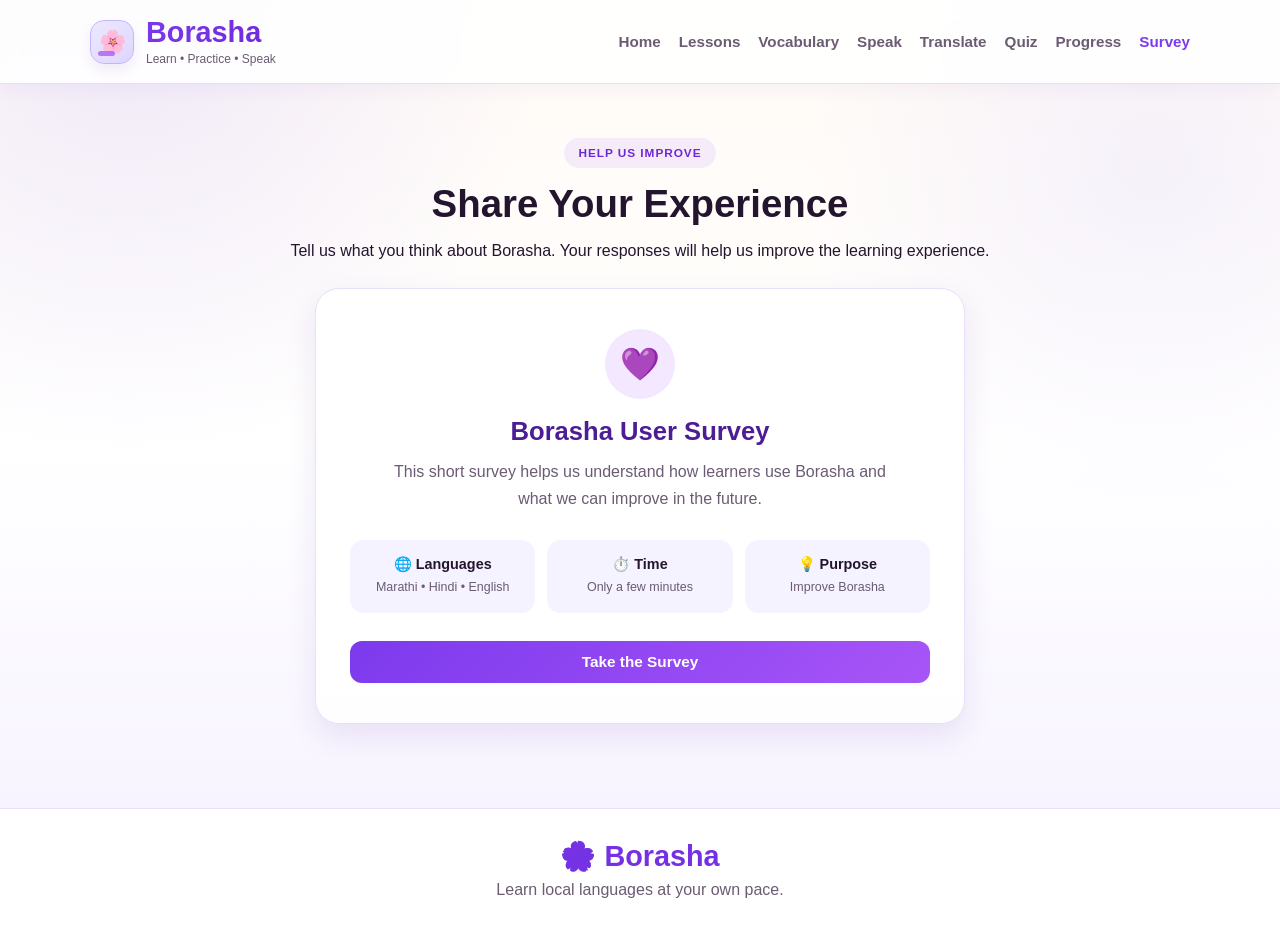
==== commit 6468c320: "Restore Borasha flower logo" ====
--- a/feedback.html
+++ b/feedback.html
@@ -10,7 +10,7 @@
     <header class="site-header">
         <div class="container header-inner">
             <div class="brand">
-                <div class="brand-mark" aria-label="Borasha language logo"><span class="brand-letter">A</span><span class="brand-letter local">अ</span></div>
+                <div class="brand-mark" aria-label="Borasha flower logo">🌸</div>
                 <div>
                     <h1>Borasha</h1>
                     <small>Learn • Practice • Speak</small>
--- a/css/style.css
+++ b/css/style.css
@@ -1176,3 +1176,47 @@
 .eyebrow { color:#6d28d9; background:rgba(124,58,237,.08); }
 .hero-content h2 span { background:linear-gradient(135deg,#7c3aed,#a855f7); -webkit-background-clip:text; -webkit-text-fill-color:transparent; background-clip:text; }
 .btn:hover { box-shadow:0 10px 18px rgba(76,29,149,.18); }
+
+
+/* Borasha language logo */
+.brand-mark {
+    position: relative;
+    width: 44px;
+    height: 44px;
+    border-radius: 14px;
+    background: linear-gradient(135deg, #ede9fe, #ddd6fe);
+    border: 1px solid #c4b5fd;
+    color: #4c1d95;
+    box-shadow: 0 6px 14px rgba(76, 29, 149, 0.08);
+    overflow: hidden;
+}
+
+.brand-letter {
+    position: absolute;
+    left: 8px;
+    top: 5px;
+    font-size: 18px;
+    line-height: 1;
+    font-weight: 800;
+    font-family: Arial, Helvetica, sans-serif;
+}
+
+.brand-letter.local {
+    left: auto;
+    right: 7px;
+    top: 20px;
+    font-size: 16px;
+    color: #7c3aed;
+}
+
+.brand-mark::after {
+    content: "";
+    position: absolute;
+    left: 7px;
+    bottom: 7px;
+    width: 17px;
+    height: 5px;
+    border-radius: 999px;
+    background: #a855f7;
+    opacity: 0.75;
+}
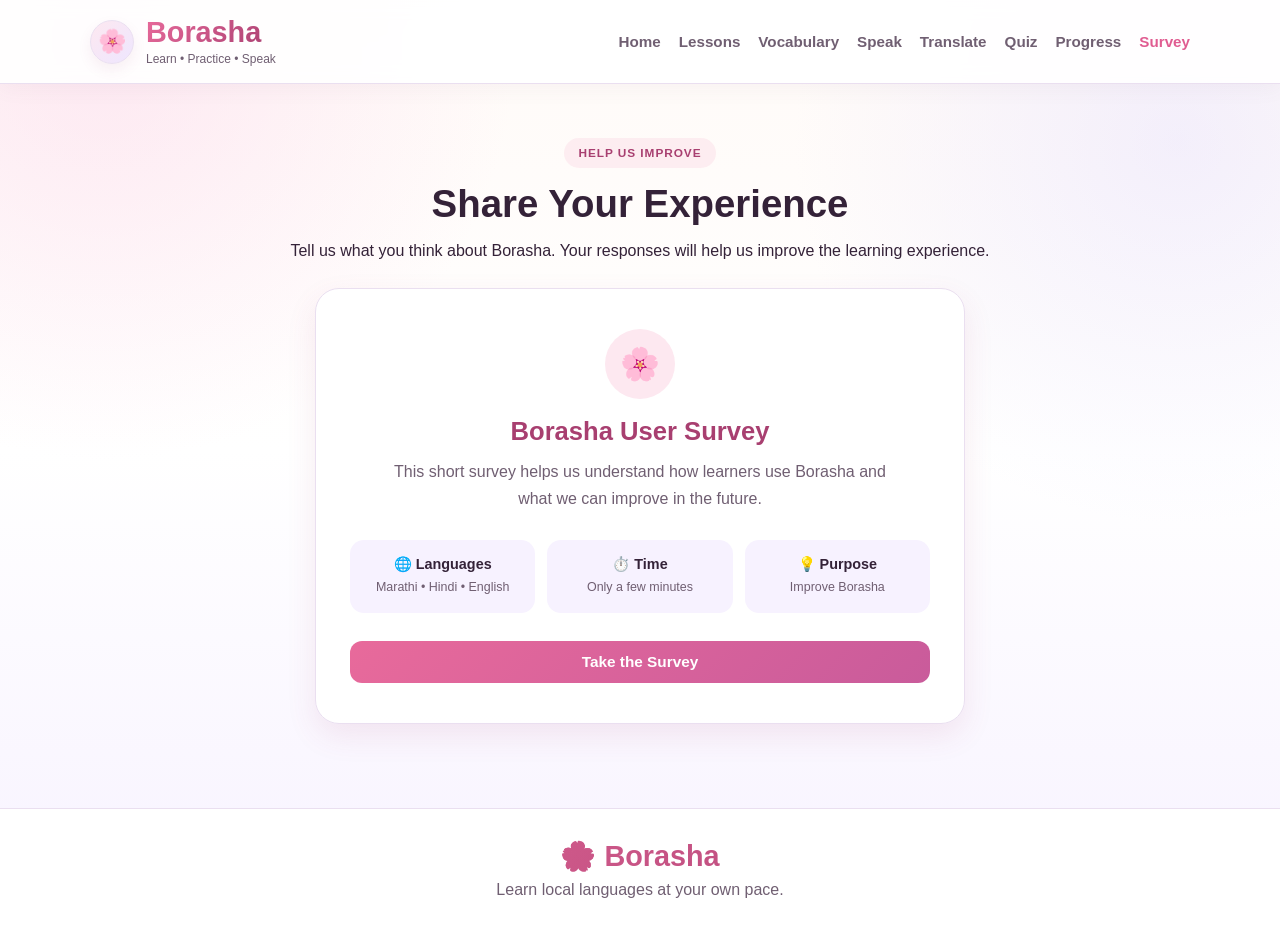
==== commit 759687ef: "Match survey icon to Borasha flower" ====
--- a/feedback.html
+++ b/feedback.html
@@ -41,7 +41,7 @@
         </div>
 
         <div class="survey-card">
-            <div class="survey-icon">💜</div>
+            <div class="survey-icon">🌸</div>
 
             <h4>Borasha User Survey</h4>
 
--- a/css/style.css
+++ b/css/style.css
@@ -1220,3 +1220,147 @@
     background: #a855f7;
     opacity: 0.75;
 }
+
+
+/* Borasha flower theme */
+:root {
+    --primary: #e86a9b;
+    --primary-dark: #a83f70;
+    --lavender: #eee6ff;
+    --pink-light: #fde8f0;
+    --soft-purple: #f7f2ff;
+    --white: #ffffff;
+    --bg: #fffaf7;
+    --text: #342238;
+    --muted: #705f72;
+    --line: #eadff0;
+    --success: #23845a;
+    --danger: #c2415b;
+    --shadow: 0 12px 30px rgba(168, 63, 112, 0.10);
+}
+
+body {
+    background:
+        radial-gradient(circle at 8% 5%, rgba(251, 207, 232, 0.42), transparent 28%),
+        radial-gradient(circle at 92% 15%, rgba(221, 214, 254, 0.34), transparent 27%),
+        linear-gradient(180deg, #fffaf7 0%, #ffffff 48%, #f7f2ff 100%);
+}
+
+.site-header {
+    background: rgba(255, 255, 255, 0.91);
+    box-shadow: 0 4px 20px rgba(112, 95, 114, 0.06);
+}
+
+.brand-mark {
+    width: 44px;
+    height: 44px;
+    border-radius: 50%;
+    background: linear-gradient(135deg, #fde8f0, #eee6ff);
+    border: 1px solid #eadff0;
+    display: flex;
+    align-items: center;
+    justify-content: center;
+    font-size: 23px;
+    box-shadow: 0 6px 14px rgba(168, 63, 112, 0.08);
+    overflow: visible;
+}
+
+.brand-letter {
+    position: static;
+}
+
+.brand h1 {
+    background: linear-gradient(135deg, #e86a9b, #a83f70);
+    -webkit-background-clip: text;
+    -webkit-text-fill-color: transparent;
+    background-clip: text;
+}
+
+.main-nav a:hover,
+.main-nav a.active {
+    color: #e05c91;
+}
+
+.eyebrow {
+    color: #a83f70;
+    background: rgba(232, 106, 155, 0.10);
+}
+
+.hero-content h2 span {
+    background: linear-gradient(135deg, #e86a9b, #a855f7);
+    -webkit-background-clip: text;
+    -webkit-text-fill-color: transparent;
+    background-clip: text;
+}
+
+.btn-primary,
+.step-card span,
+.complete-panel,
+.progress-fill {
+    background: linear-gradient(135deg, #e86a9b, #c95b9b);
+}
+
+.btn-secondary {
+    background: #fde8f0;
+    color: #a83f70;
+    border-color: #f1bfd3;
+}
+
+.btn:hover {
+    box-shadow: 0 10px 18px rgba(168, 63, 112, 0.18);
+}
+
+.hero-panel {
+    background: linear-gradient(145deg, #ffffff, #f7f2ff);
+}
+
+.alt-bg {
+    background: linear-gradient(180deg, #f7f2ff 0%, rgba(255,255,255,.92) 100%);
+}
+
+.lang-card h4,
+.hero-panel h3,
+.lesson-box h4,
+.word-item .marathi,
+.word,
+.target-word,
+.survey-card h4 {
+    color: #a83f70;
+}
+
+.lesson-card.completed {
+    background: linear-gradient(180deg, #fde8f0, #ffffff);
+    border-left-color: #e86a9b;
+}
+
+.answer-btn:hover,
+.quiz-option:hover {
+    background: #fde8f0;
+}
+
+.coming-soon-card {
+    border-color: #d8c9e8;
+}
+
+.image-tool {
+    background: linear-gradient(145deg, #ffffff, #f7f2ff);
+}
+
+textarea:focus,
+input:focus,
+select:focus {
+    outline: 2px solid rgba(232, 106, 155, 0.20);
+}
+
+.footer-inner h3 {
+    background: linear-gradient(135deg, #e86a9b, #a83f70);
+    -webkit-background-clip: text;
+    -webkit-text-fill-color: transparent;
+    background-clip: text;
+}
+
+/* Remove the temporary A + अ logo styling */
+.brand-letter.local,
+.brand-mark::after {
+    display: none;
+}
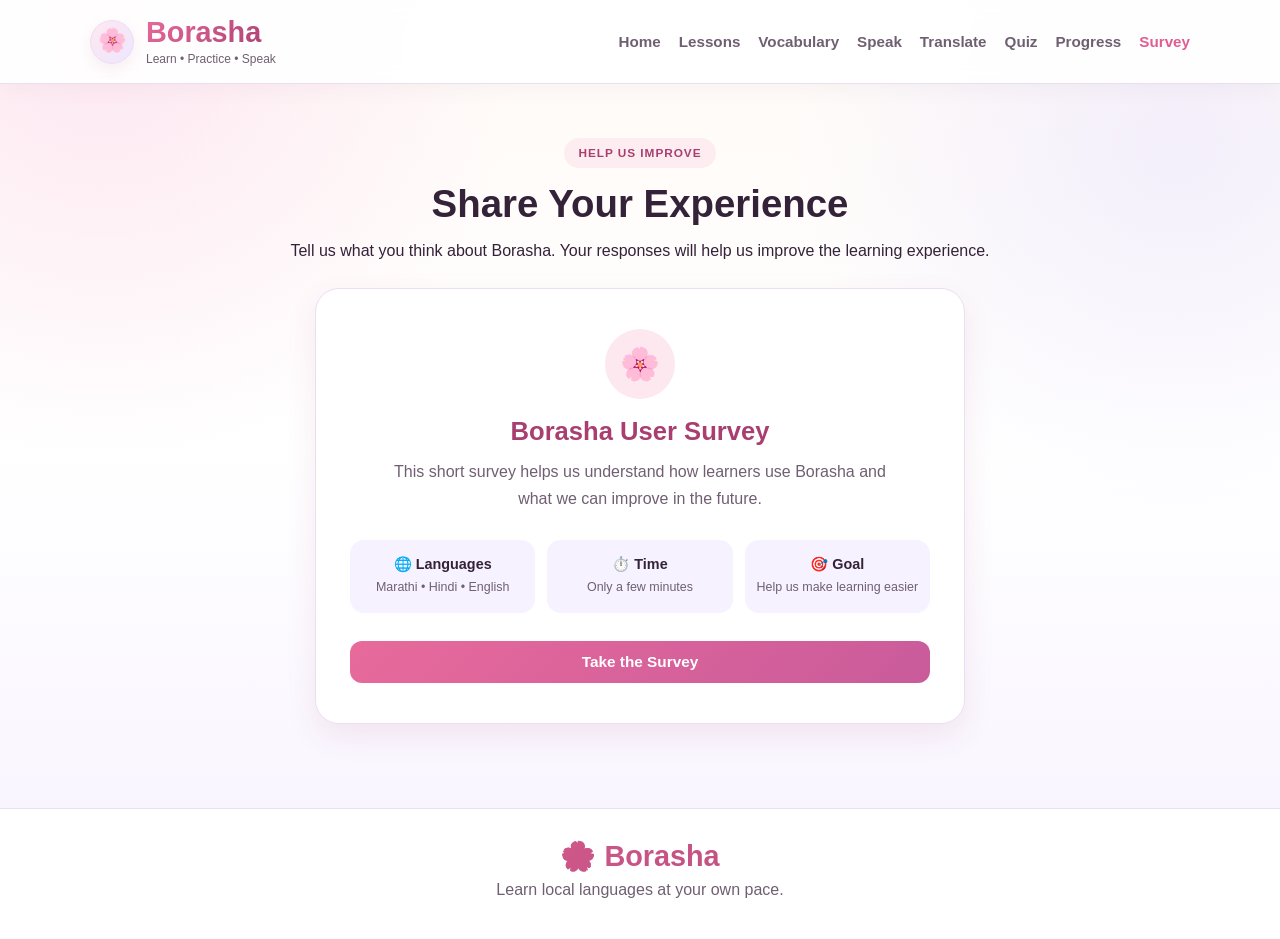
==== commit 4202ab37: "Update survey card purpose wording" ====
--- a/feedback.html
+++ b/feedback.html
@@ -62,8 +62,8 @@
                 </div>
 
                 <div>
-                    <strong>💡 Purpose</strong>
-                    <span>Improve Borasha</span>
+                    <strong>🎯 Goal</strong>
+                    <span>Help us make learning easier</span>
                 </div>
             </div>
 
--- a/css/style.css
+++ b/css/style.css
@@ -1364,3 +1364,129 @@
 .brand-mark::after {
     display: none;
 }
+
+
+/* Center Borasha flower visually inside its circle */
+.brand-mark {
+    line-height: 1;
+    padding: 0;
+}
+
+.brand-mark[aria-label="Borasha flower logo"] {
+    display: flex;
+    align-items: center;
+    justify-content: center;
+    line-height: 1;
+    padding-bottom: 2px;
+}
+
+.brand-mark[aria-label="Borasha flower logo"] {
+    transform: translateY(0);
+}
+
+
+/* Vocabulary page */
+.vocab-controls {
+    display: flex;
+    flex-direction: column;
+    gap: 14px;
+    max-width: 900px;
+    margin: 24px auto;
+}
+#vocabSearch {
+    width: 100%;
+    padding: 14px 18px;
+    border: 1px solid var(--line);
+    border-radius: 14px;
+    background: #fff;
+    font-size: 15px;
+    box-sizing: border-box;
+}
+.vocab-filters {
+    display: flex;
+    flex-wrap: wrap;
+    gap: 8px;
+    justify-content: center;
+}
+.vocab-filter {
+    border: 1px solid #f1bfd3;
+    background: #fff;
+    color: #a83f70;
+    border-radius: 999px;
+    padding: 8px 14px;
+    cursor: pointer;
+    font: inherit;
+}
+.vocab-filter:hover,
+.vocab-filter.active {
+    background: #fde8f0;
+    border-color: #e86a9b;
+}
+.vocab-count {
+    text-align: center;
+    color: var(--muted);
+    margin: 8px 0 18px;
+}
+.vocab-category {
+    display: inline-block;
+    font-size: 12px;
+    color: #a83f70;
+    background: #fde8f0;
+    border-radius: 999px;
+    padding: 4px 9px;
+    margin-bottom: 12px;
+}
+.vocab-card .word-meta {
+    margin: 7px 0;
+}
+.vocab-listen {
+    margin-top: 10px;
+}
+.vocab-empty {
+    text-align: center;
+    color: var(--muted);
+    padding: 30px;
+}
+@media (max-width: 700px) {
+    .vocab-filters { justify-content: flex-start; overflow-x: auto; flex-wrap: nowrap; padding-bottom: 5px; }
+    .vocab-filter { flex: 0 0 auto; }
+}
+
+
+/* Fix selected image preview */
+.image-preview-box {
+    display: grid;
+    grid-template-columns: minmax(160px, 220px) 1fr auto;
+    align-items: center;
+    gap: 18px;
+}
+.image-preview-box[hidden] {
+    display: none !important;
+}
+.image-preview-box img {
+    display: block;
+    width: 100%;
+    max-width: 220px;
+    height: 150px;
+    object-fit: cover;
+    border-radius: 14px;
+    border: 1px solid #eadff0;
+    background: #fff;
+}
+.image-preview-box strong {
+    color: #a83f70;
+    font-size: 18px;
+}
+.image-preview-box p {
+    margin: 8px 0 0;
+    color: var(--muted);
+}
+@media (max-width: 700px) {
+    .image-preview-box {
+        grid-template-columns: 1fr;
+    }
+    .image-preview-box img {
+        max-width: 100%;
+        height: 190px;
+    }
+}
